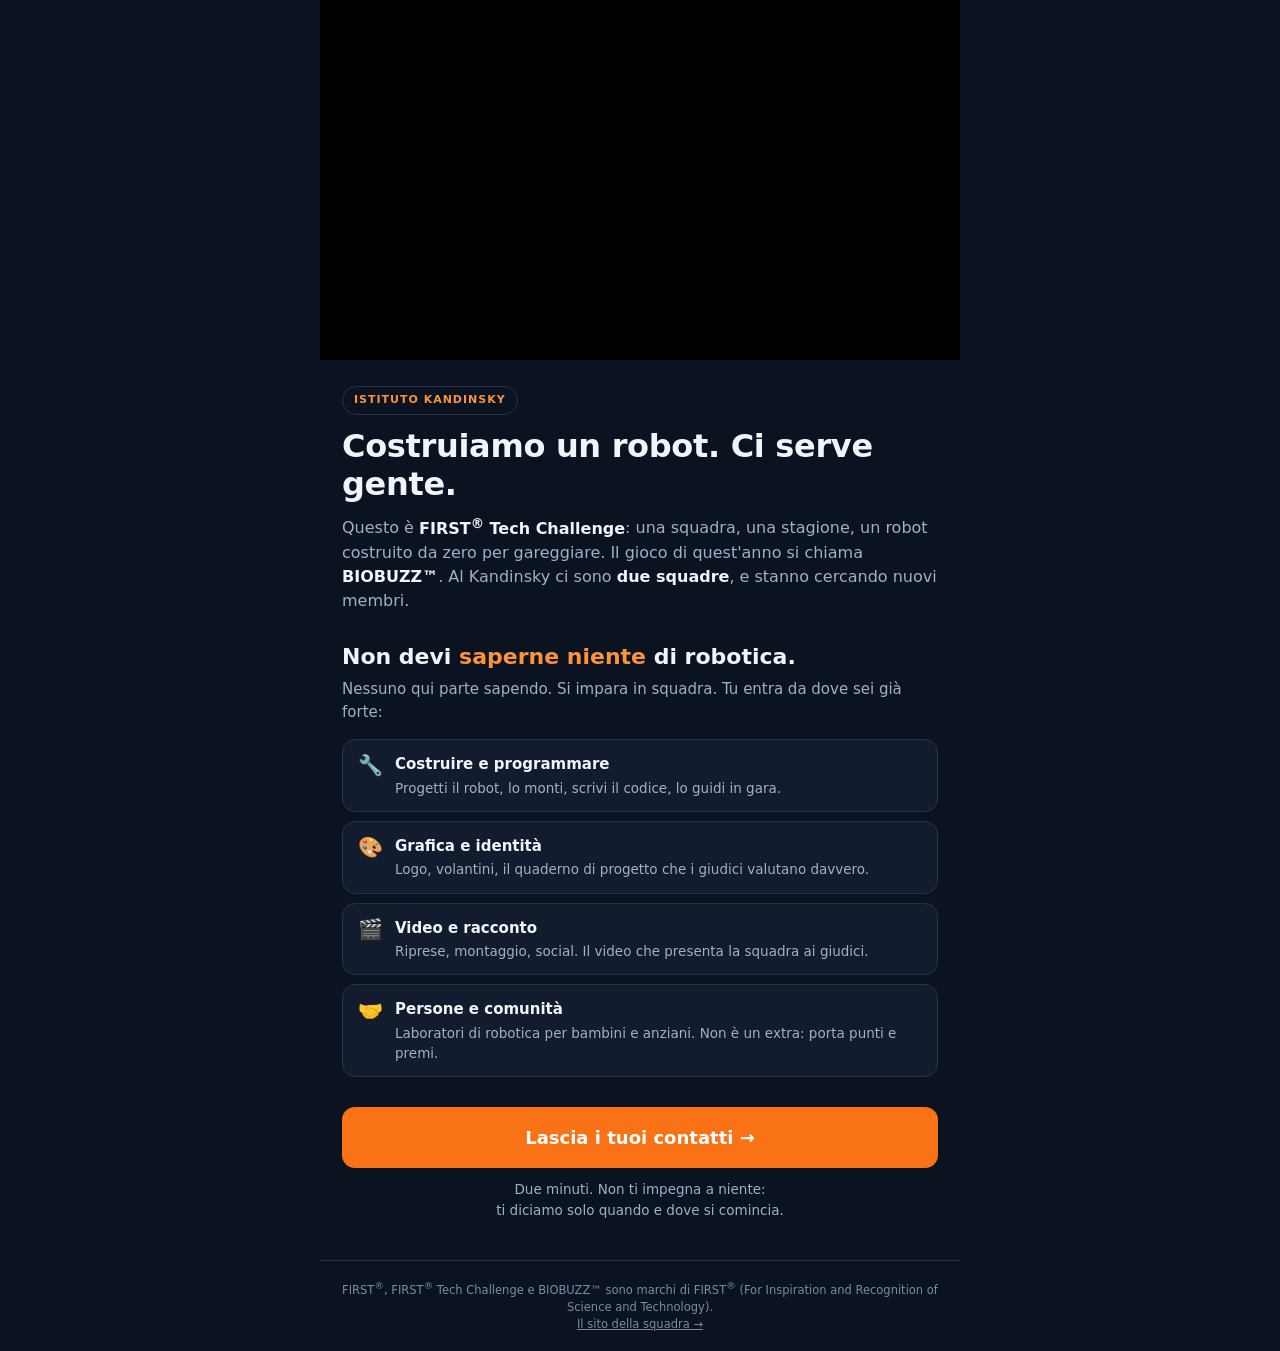
==== entra/index.html @ 630aec3b "Pagina di atterraggio del QR per il volantino di reclutamento Brief: "pagina di atterraggio del QR p" ====
<!doctype html>
<html lang="it">
<head>
<meta charset="utf-8" />
<meta name="viewport" content="width=device-width, initial-scale=1, viewport-fit=cover" />
<title>Entra in squadra — FIRST Tech Challenge @ Kandinsky</title>
<meta name="description" content="Due squadre di robotica all'Istituto Kandinsky. Non serve saperne niente: guarda di cosa si tratta e lascia i tuoi contatti." />
<meta name="robots" content="index,follow" />

<!-- ===================================================================
     PER CAMBIARE IL VIDEO IN FUTURO: modifica SOLO il codice che sta
     subito dopo  /embed/  nella riga <iframe> qui sotto (cercala, e'
     l'unica del file). Il resto della pagina non si tocca.
     Oggi: gO98TkgY0kI  = lancio ufficiale BIOBUZZ 2026-2027.
     Il codice di un video YouTube e' quello che compare nel suo
     indirizzo dopo  watch?v=
     =================================================================== -->

<style>
  :root{
    --ink:#0b1220; --ink-2:#131c2e; --line:#26324a;
    --accent:#f97316; --accent-2:#fb923c;
    --text:#f1f5f9; --muted:#9fb0c9;
  }
  *{box-sizing:border-box;margin:0;padding:0}
  html{-webkit-text-size-adjust:100%}
  body{
    background:var(--ink); color:var(--text);
    font-family:system-ui,-apple-system,"Segoe UI",Roboto,Helvetica,Arial,sans-serif;
    line-height:1.5; padding-bottom:env(safe-area-inset-bottom);
  }
  .wrap{max-width:640px;margin:0 auto}

  /* 1. il video, prima cosa visibile */
  .video{position:relative;width:100%;aspect-ratio:16/9;background:#000}
  .video iframe{position:absolute;inset:0;width:100%;height:100%;border:0;display:block}

  .pad{padding:20px 18px 0}
  .kicker{
    display:inline-block;font-size:11px;font-weight:800;letter-spacing:.09em;
    text-transform:uppercase;color:var(--accent-2);
    border:1px solid var(--line);border-radius:999px;padding:5px 11px;margin-bottom:12px;
  }
  h1{font-size:26px;line-height:1.2;font-weight:800;letter-spacing:-.01em}
  .lede{margin-top:10px;color:var(--muted);font-size:16px}
  .lede strong{color:var(--text);font-weight:700}

  h2{margin-top:30px;font-size:19px;font-weight:800;line-height:1.25}
  h2 .hl{color:var(--accent-2)}
  .sub{margin-top:8px;color:var(--muted);font-size:15px}

  ul{list-style:none;margin-top:16px;display:grid;gap:9px}
  li{
    background:var(--ink-2);border:1px solid var(--line);border-radius:13px;
    padding:13px 15px;display:flex;gap:12px;align-items:flex-start;
  }
  li .ico{font-size:20px;line-height:1.25;flex:none}
  li b{display:block;font-size:15px;font-weight:700}
  li span.d{display:block;margin-top:2px;color:var(--muted);font-size:13.5px}

  /* 3. una sola azione */
  .cta-zone{margin-top:30px;padding:0 18px 34px}
  .cta{
    display:block;background:var(--accent);color:#fff;text-decoration:none;
    text-align:center;font-size:18px;font-weight:800;
    padding:17px 20px;border-radius:13px;
  }
  .cta:active{background:var(--accent-2)}
  .cta-note{margin-top:11px;text-align:center;color:var(--muted);font-size:13.5px}

  footer{
    border-top:1px solid var(--line);padding:18px;
    color:#7b8ba5;font-size:11.5px;text-align:center;
  }
  footer a{color:#7b8ba5}

  @media (min-width:620px){
    h1{font-size:32px} h2{font-size:22px} .pad{padding:26px 22px 0}
    .cta-zone{padding:0 22px 40px}
  }
</style>
</head>
<body>
<div class="wrap">

  <!-- 1. IL VIDEO — prima cosa visibile, nessuno scroll -->
  <div class="video">
    <iframe src="https://www.youtube.com/embed/gO98TkgY0kI?autoplay=1&mute=1&playsinline=1&rel=0&modestbranding=1" title="Il gioco della stagione — FIRST Tech Challenge" allow="autoplay; encrypted-media; picture-in-picture" allowfullscreen></iframe>
  </div>

  <!-- 2. una riga che dice cos'e', per chi guarda senza audio -->
  <div class="pad">
    <span class="kicker">Istituto Kandinsky</span>
    <h1>Costruiamo un robot. Ci serve gente.</h1>
    <p class="lede">
      Questo è <strong>FIRST<sup>®</sup> Tech Challenge</strong>: una squadra, una stagione, un robot
      costruito da zero per gareggiare. Il gioco di quest'anno si chiama <strong>BIOBUZZ&trade;</strong>.
      Al Kandinsky ci sono <strong>due squadre</strong>, e stanno cercando nuovi membri.
    </p>

    <h2>Non devi <span class="hl">saperne niente</span> di robotica.</h2>
    <p class="sub">Nessuno qui parte sapendo. Si impara in squadra. Tu entra da dove sei già forte:</p>

    <ul>
      <li>
        <span class="ico">🔧</span>
        <span><b>Costruire e programmare</b>
        <span class="d">Progetti il robot, lo monti, scrivi il codice, lo guidi in gara.</span></span>
      </li>
      <li>
        <span class="ico">🎨</span>
        <span><b>Grafica e identità</b>
        <span class="d">Logo, volantini, il quaderno di progetto che i giudici valutano davvero.</span></span>
      </li>
      <li>
        <span class="ico">🎬</span>
        <span><b>Video e racconto</b>
        <span class="d">Riprese, montaggio, social. Il video che presenta la squadra ai giudici.</span></span>
      </li>
      <li>
        <span class="ico">🤝</span>
        <span><b>Persone e comunità</b>
        <span class="d">Laboratori di robotica per bambini e anziani. Non è un extra: porta punti e premi.</span></span>
      </li>
    </ul>
  </div>

  <!-- 3. una sola azione -->
  <div class="cta-zone">
    <a class="cta" href="https://docs.google.com/forms/d/e/1FAIpQLSfVXMfX9aS1WCujmCmwoeu_yAfy88SnSEBbqHY2jG5tylxX4A/viewform" target="_blank" rel="noopener">Lascia i tuoi contatti →</a>
    <p class="cta-note">Due minuti. Non ti impegna a niente:<br/>ti diciamo solo quando e dove si comincia.</p>
  </div>

  <footer>
    FIRST<sup>®</sup>, FIRST<sup>®</sup> Tech Challenge e BIOBUZZ&trade; sono marchi di
    FIRST<sup>®</sup> (For Inspiration and Recognition of Science and Technology).<br/>
    <a href="../index.html">Il sito della squadra →</a>
  </footer>

</div>
</body>
</html>
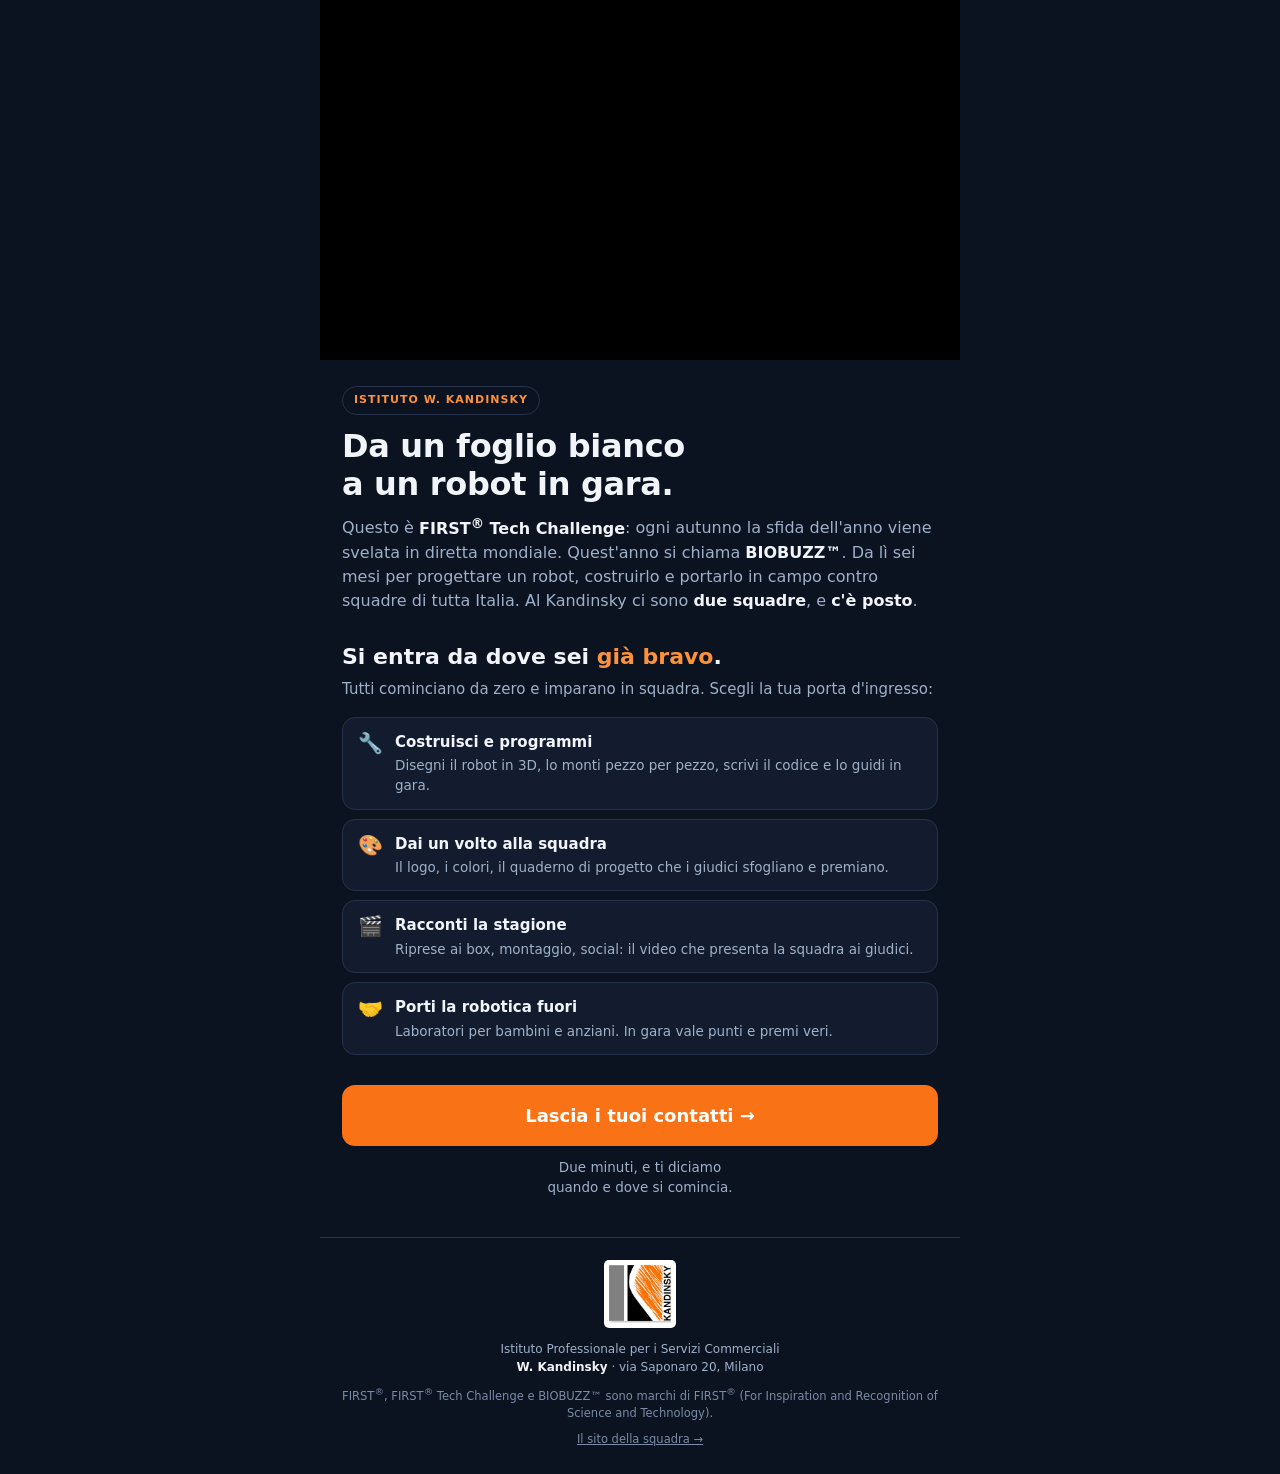
==== commit f6f9241a: "Pagina /entra/ allineata al volantino Stessi testi del volantino, cosi' chi inquadra il QR ritrova q" ====
--- a/entra/index.html
+++ b/entra/index.html
@@ -4,7 +4,7 @@
 <meta charset="utf-8" />
 <meta name="viewport" content="width=device-width, initial-scale=1, viewport-fit=cover" />
 <title>Entra in squadra — FIRST Tech Challenge @ Kandinsky</title>
-<meta name="description" content="Due squadre di robotica all'Istituto Kandinsky. Non serve saperne niente: guarda di cosa si tratta e lascia i tuoi contatti." />
+<meta name="description" content="Due squadre di robotica all'Istituto W. Kandinsky. Da un foglio bianco a un robot in gara: guarda cos'è e lascia i tuoi contatti." />
 <meta name="robots" content="index,follow" />
 
 <!-- ===================================================================
@@ -69,10 +69,18 @@
   .cta-note{margin-top:11px;text-align:center;color:var(--muted);font-size:13.5px}
 
   footer{
-    border-top:1px solid var(--line);padding:18px;
+    border-top:1px solid var(--line);padding:22px 18px 26px;
     color:#7b8ba5;font-size:11.5px;text-align:center;
   }
   footer a{color:#7b8ba5}
+  footer img{
+    width:72px;height:auto;display:block;margin:0 auto 12px;
+    background:#fff;padding:5px;border-radius:5px;
+  }
+  footer p{margin-bottom:9px}
+  footer p:last-child{margin-bottom:0}
+  footer .scuola{color:#9fb0c9;font-size:12px}
+  footer .scuola b{color:var(--text)}
 
   @media (min-width:620px){
     h1{font-size:32px} h2{font-size:22px} .pad{padding:26px 22px 0}
@@ -90,37 +98,38 @@
 
   <!-- 2. una riga che dice cos'e', per chi guarda senza audio -->
   <div class="pad">
-    <span class="kicker">Istituto Kandinsky</span>
-    <h1>Costruiamo un robot. Ci serve gente.</h1>
+    <span class="kicker">Istituto W. Kandinsky</span>
+    <h1>Da un foglio bianco<br/>a un robot in gara.</h1>
     <p class="lede">
-      Questo è <strong>FIRST<sup>®</sup> Tech Challenge</strong>: una squadra, una stagione, un robot
-      costruito da zero per gareggiare. Il gioco di quest'anno si chiama <strong>BIOBUZZ&trade;</strong>.
-      Al Kandinsky ci sono <strong>due squadre</strong>, e stanno cercando nuovi membri.
+      Questo è <strong>FIRST<sup>®</sup> Tech Challenge</strong>: ogni autunno la sfida dell'anno viene
+      svelata in diretta mondiale. Quest'anno si chiama <strong>BIOBUZZ&trade;</strong>. Da lì sei mesi
+      per progettare un robot, costruirlo e portarlo in campo contro squadre di tutta Italia.
+      Al Kandinsky ci sono <strong>due squadre</strong>, e <strong>c'è posto</strong>.
     </p>
 
-    <h2>Non devi <span class="hl">saperne niente</span> di robotica.</h2>
-    <p class="sub">Nessuno qui parte sapendo. Si impara in squadra. Tu entra da dove sei già forte:</p>
+    <h2>Si entra da dove sei <span class="hl">già bravo</span>.</h2>
+    <p class="sub">Tutti cominciano da zero e imparano in squadra. Scegli la tua porta d'ingresso:</p>
 
     <ul>
       <li>
         <span class="ico">🔧</span>
-        <span><b>Costruire e programmare</b>
-        <span class="d">Progetti il robot, lo monti, scrivi il codice, lo guidi in gara.</span></span>
+        <span><b>Costruisci e programmi</b>
+        <span class="d">Disegni il robot in 3D, lo monti pezzo per pezzo, scrivi il codice e lo guidi in gara.</span></span>
       </li>
       <li>
         <span class="ico">🎨</span>
-        <span><b>Grafica e identità</b>
-        <span class="d">Logo, volantini, il quaderno di progetto che i giudici valutano davvero.</span></span>
+        <span><b>Dai un volto alla squadra</b>
+        <span class="d">Il logo, i colori, il quaderno di progetto che i giudici sfogliano e premiano.</span></span>
       </li>
       <li>
         <span class="ico">🎬</span>
-        <span><b>Video e racconto</b>
-        <span class="d">Riprese, montaggio, social. Il video che presenta la squadra ai giudici.</span></span>
+        <span><b>Racconti la stagione</b>
+        <span class="d">Riprese ai box, montaggio, social: il video che presenta la squadra ai giudici.</span></span>
       </li>
       <li>
         <span class="ico">🤝</span>
-        <span><b>Persone e comunità</b>
-        <span class="d">Laboratori di robotica per bambini e anziani. Non è un extra: porta punti e premi.</span></span>
+        <span><b>Porti la robotica fuori</b>
+        <span class="d">Laboratori per bambini e anziani. In gara vale punti e premi veri.</span></span>
       </li>
     </ul>
   </div>
@@ -128,13 +137,15 @@
   <!-- 3. una sola azione -->
   <div class="cta-zone">
     <a class="cta" href="https://docs.google.com/forms/d/e/1FAIpQLSfVXMfX9aS1WCujmCmwoeu_yAfy88SnSEBbqHY2jG5tylxX4A/viewform" target="_blank" rel="noopener">Lascia i tuoi contatti →</a>
-    <p class="cta-note">Due minuti. Non ti impegna a niente:<br/>ti diciamo solo quando e dove si comincia.</p>
+    <p class="cta-note">Due minuti, e ti diciamo<br/>quando e dove si comincia.</p>
   </div>
 
   <footer>
-    FIRST<sup>®</sup>, FIRST<sup>®</sup> Tech Challenge e BIOBUZZ&trade; sono marchi di
-    FIRST<sup>®</sup> (For Inspiration and Recognition of Science and Technology).<br/>
-    <a href="../index.html">Il sito della squadra →</a>
+    <img src="../assets/logo-kandinsky.png" alt="Istituto W. Kandinsky" width="72" height="66" loading="lazy" />
+    <p class="scuola">Istituto Professionale per i Servizi Commerciali<br/><b>W. Kandinsky</b> · via Saponaro 20, Milano</p>
+    <p>FIRST<sup>®</sup>, FIRST<sup>®</sup> Tech Challenge e BIOBUZZ&trade; sono marchi di
+    FIRST<sup>®</sup> (For Inspiration and Recognition of Science and Technology).</p>
+    <p><a href="../index.html">Il sito della squadra →</a></p>
   </footer>
 
 </div>
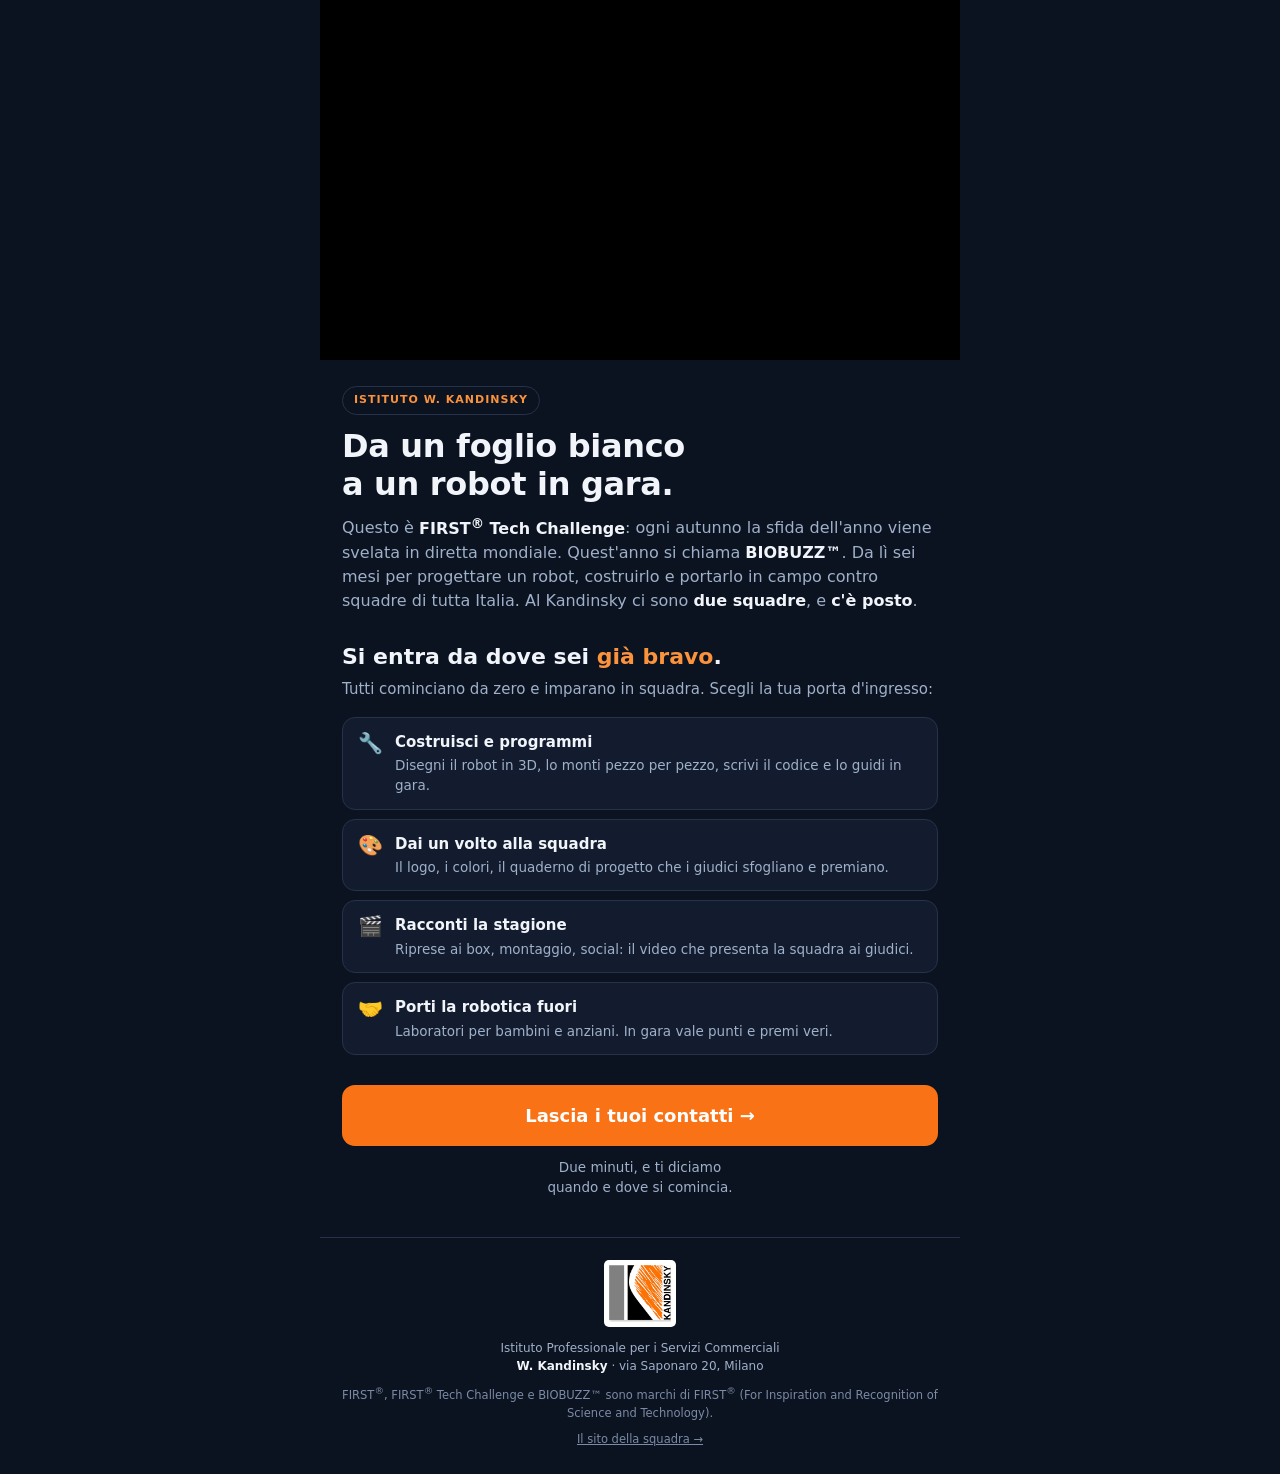
==== commit 8efe6b7d: "Logo dell'istituto: versione web da 10 KB al posto di quella da stampa Il file a piena risoluzione r" ====
--- a/entra/index.html
+++ b/entra/index.html
@@ -141,7 +141,7 @@
   </div>
 
   <footer>
-    <img src="../assets/logo-kandinsky.png" alt="Istituto W. Kandinsky" width="72" height="66" loading="lazy" />
+    <img src="../assets/logo-kandinsky-web.png" alt="Istituto W. Kandinsky" width="72" height="66" loading="lazy" />
     <p class="scuola">Istituto Professionale per i Servizi Commerciali<br/><b>W. Kandinsky</b> · via Saponaro 20, Milano</p>
     <p>FIRST<sup>®</sup>, FIRST<sup>®</sup> Tech Challenge e BIOBUZZ&trade; sono marchi di
     FIRST<sup>®</sup> (For Inspiration and Recognition of Science and Technology).</p>
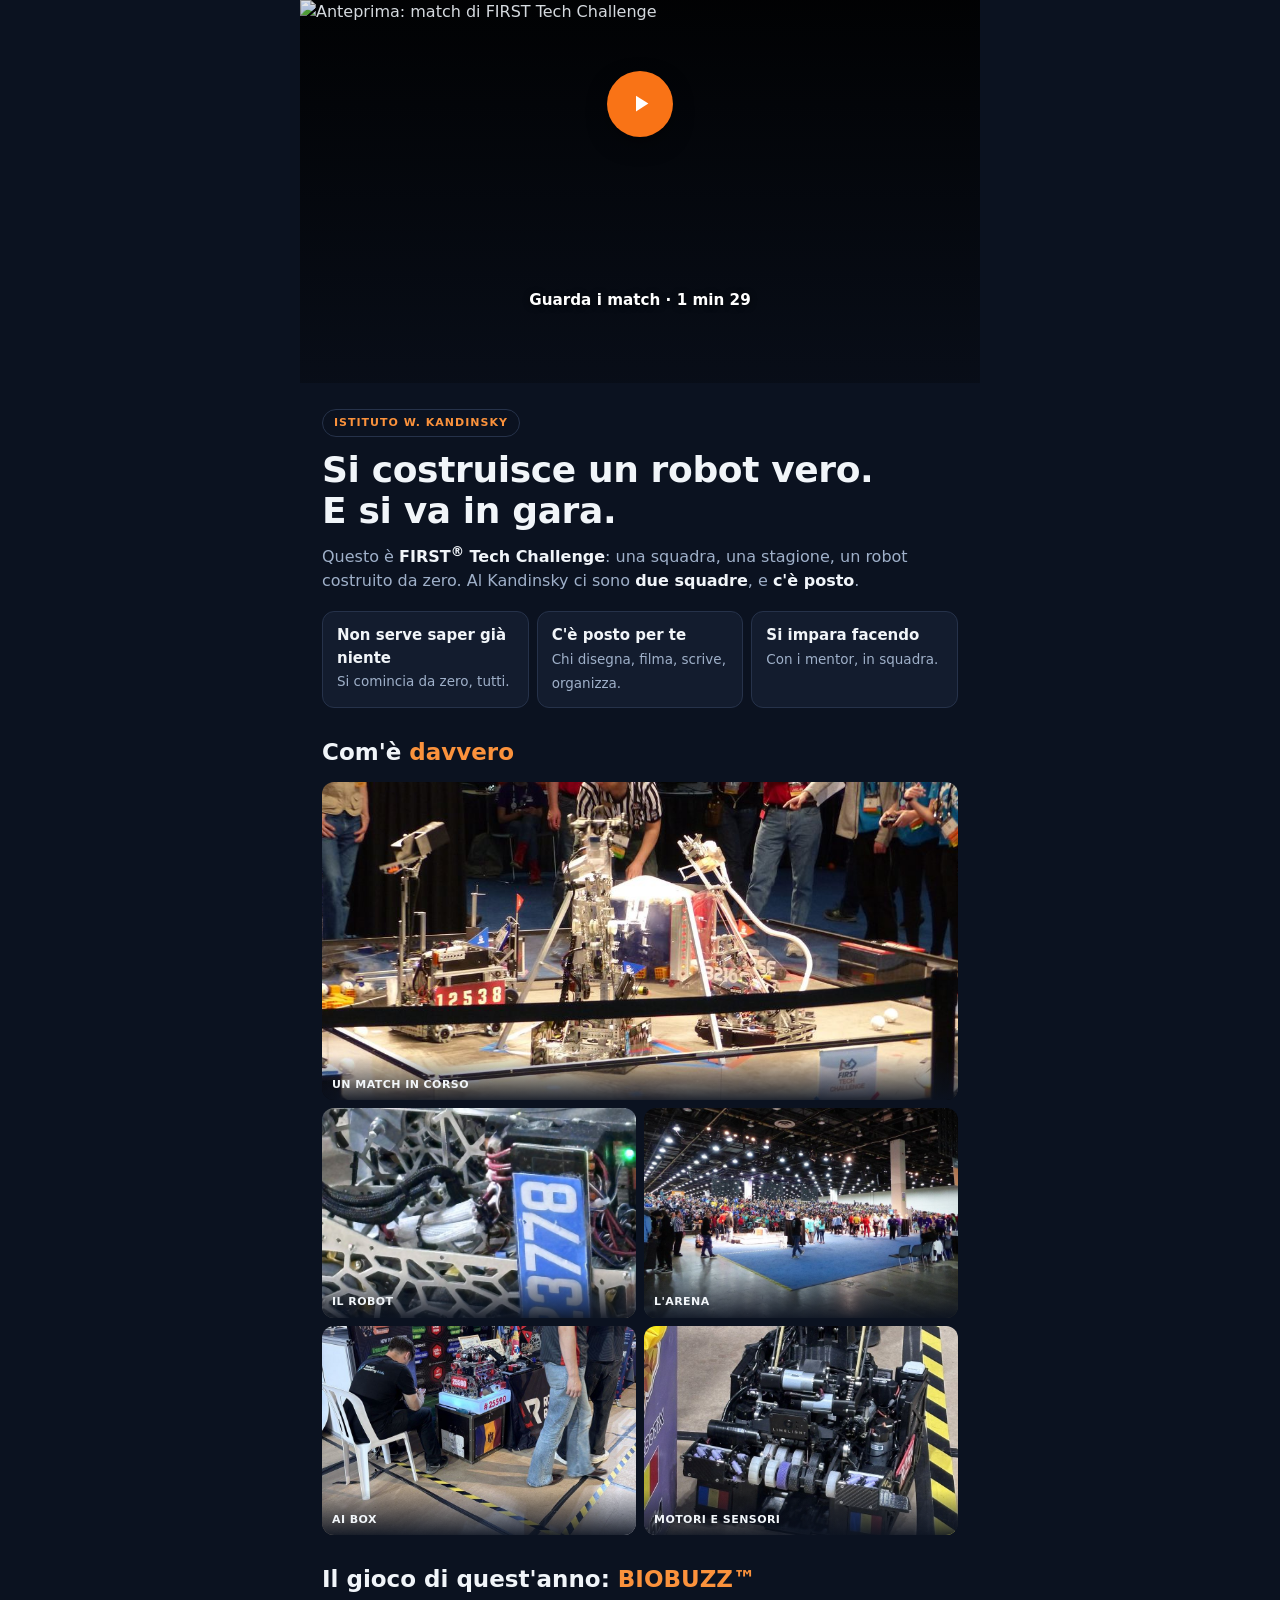
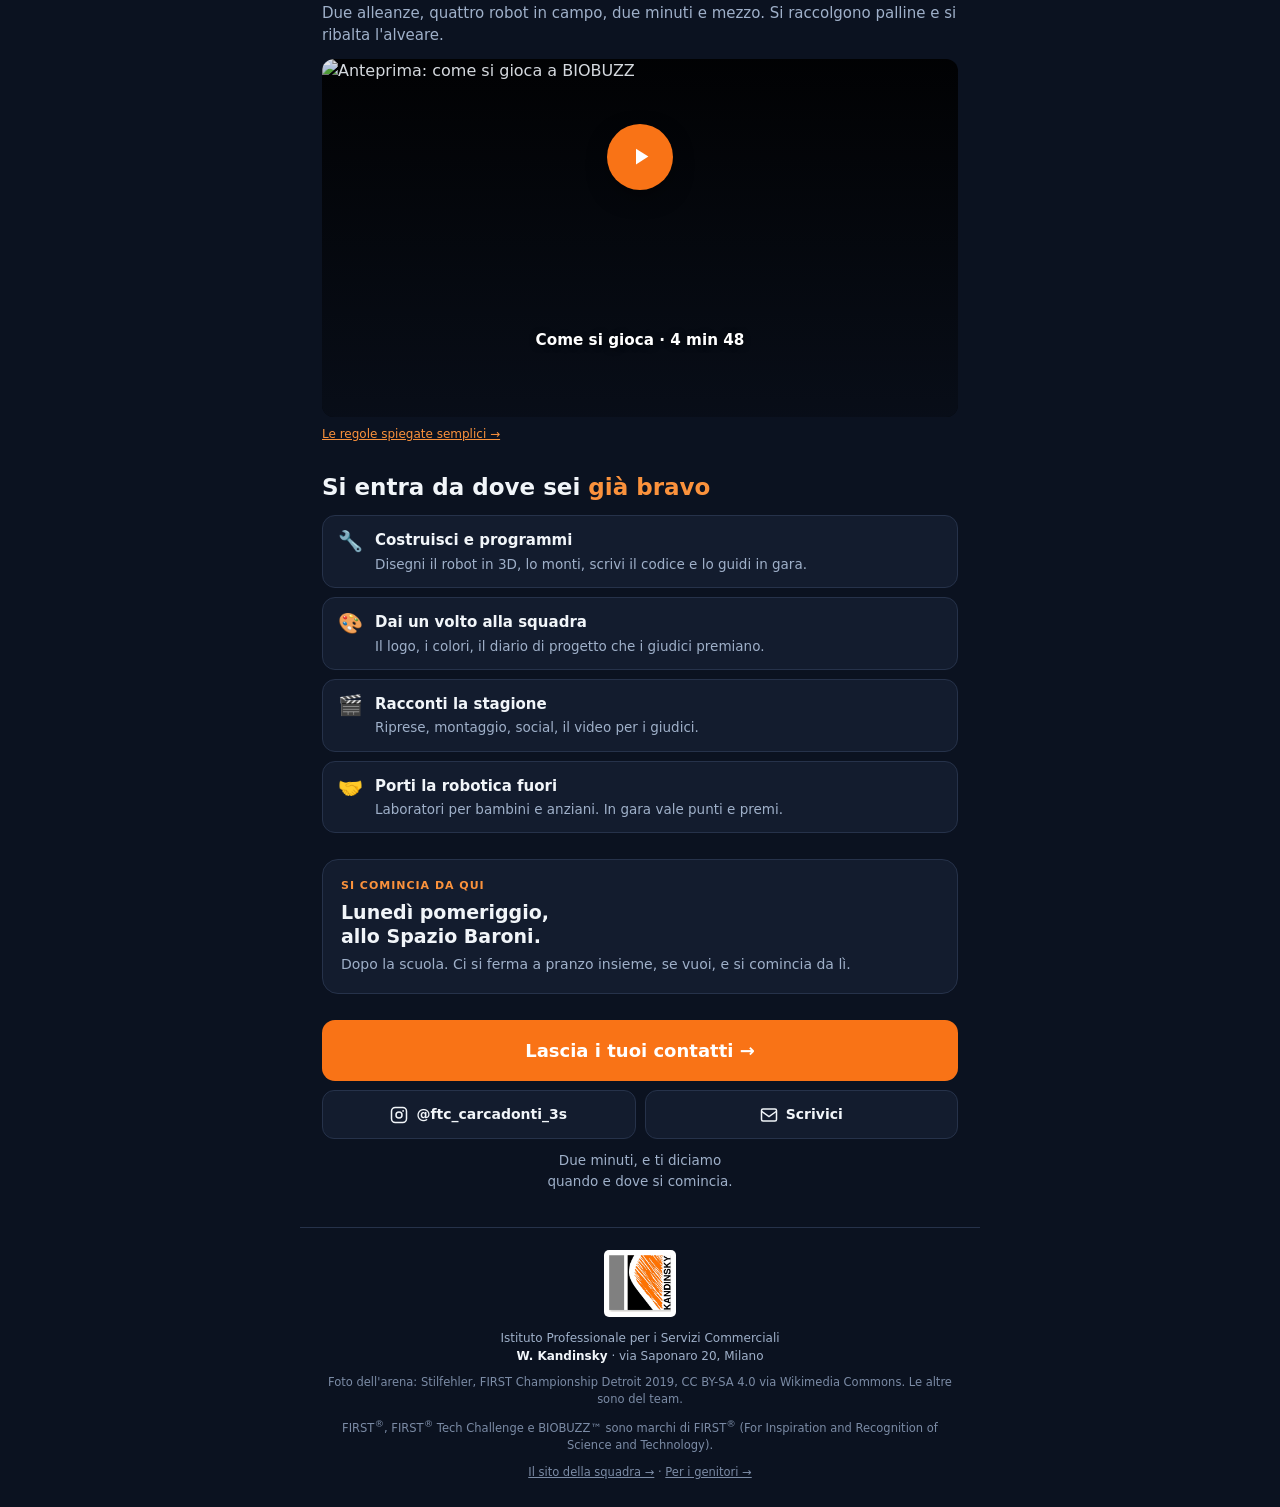
==== commit 7a604a97: "Sito riorientato sugli studenti: video, foto, Instagram, contatti Il QR del volantino e' nelle class" ====
--- a/entra/index.html
+++ b/entra/index.html
@@ -4,16 +4,16 @@
 <meta charset="utf-8" />
 <meta name="viewport" content="width=device-width, initial-scale=1, viewport-fit=cover" />
 <title>Entra in squadra — FIRST Tech Challenge @ Kandinsky</title>
-<meta name="description" content="Due squadre di robotica all'Istituto W. Kandinsky. Da un foglio bianco a un robot in gara: guarda cos'è e lascia i tuoi contatti." />
+<meta name="description" content="Due squadre di robotica all'Istituto W. Kandinsky. Si costruisce un robot vero e si va in gara. Guarda com'è e lascia i tuoi contatti." />
 <meta name="robots" content="index,follow" />
 
 <!-- ===================================================================
-     PER CAMBIARE IL VIDEO IN FUTURO: modifica SOLO il codice che sta
-     subito dopo  /embed/  nella riga <iframe> qui sotto (cercala, e'
-     l'unica del file). Il resto della pagina non si tocca.
-     Oggi: gO98TkgY0kI  = lancio ufficiale BIOBUZZ 2026-2027.
+     PER CAMBIARE UN VIDEO: modifica solo il codice dentro data-yt="..."
+     e l'indirizzo dell'immagine di anteprima (i.ytimg.com/vi/CODICE/...).
      Il codice di un video YouTube e' quello che compare nel suo
      indirizzo dopo  watch?v=
+     Oggi:  nYApmben7e4 = match veri (1 min 29)
+            sUH3z5a5S9I = come si gioca a BIOBUZZ (4 min 48)
      =================================================================== -->
 
 <style>
@@ -29,125 +29,195 @@
     font-family:system-ui,-apple-system,"Segoe UI",Roboto,Helvetica,Arial,sans-serif;
     line-height:1.5; padding-bottom:env(safe-area-inset-bottom);
   }
-  .wrap{max-width:640px;margin:0 auto}
-
-  /* 1. il video, prima cosa visibile */
-  .video{position:relative;width:100%;aspect-ratio:16/9;background:#000}
-  .video iframe{position:absolute;inset:0;width:100%;height:100%;border:0;display:block}
-
+  .wrap{max-width:680px;margin:0 auto}
   .pad{padding:20px 18px 0}
+
+  /* video: solo anteprima finche' non si tocca */
+  .video-box{position:relative;aspect-ratio:16/9;overflow:hidden;background:#000}
+  .video-box img{width:100%;height:100%;object-fit:cover;display:block}
+  .video-box iframe{position:absolute;inset:0;width:100%;height:100%;border:0}
+  .video-box button{
+    position:absolute;inset:0;width:100%;height:100%;
+    display:grid;place-items:center;gap:10px;
+    background:linear-gradient(to top,rgba(11,18,32,.75),rgba(11,18,32,.1));
+    border:0;cursor:pointer;color:#fff;font:inherit;
+  }
+  .play{width:66px;height:66px;border-radius:999px;background:var(--accent);
+        display:grid;place-items:center;box-shadow:0 8px 24px -6px rgba(0,0,0,.6)}
+  .etichetta{font-weight:700;font-size:.95rem;text-shadow:0 1px 6px rgba(0,0,0,.7)}
+
   .kicker{
     display:inline-block;font-size:11px;font-weight:800;letter-spacing:.09em;
     text-transform:uppercase;color:var(--accent-2);
     border:1px solid var(--line);border-radius:999px;padding:5px 11px;margin-bottom:12px;
   }
-  h1{font-size:26px;line-height:1.2;font-weight:800;letter-spacing:-.01em}
+  h1{font-size:28px;line-height:1.15;font-weight:800;letter-spacing:-.01em}
+  h2{margin-top:30px;font-size:20px;font-weight:800;line-height:1.25}
+  h2 .hl{color:var(--accent-2)}
   .lede{margin-top:10px;color:var(--muted);font-size:16px}
   .lede strong{color:var(--text);font-weight:700}
-
-  h2{margin-top:30px;font-size:19px;font-weight:800;line-height:1.25}
-  h2 .hl{color:var(--accent-2)}
   .sub{margin-top:8px;color:var(--muted);font-size:15px}
-
-  ul{list-style:none;margin-top:16px;display:grid;gap:9px}
-  li{
-    background:var(--ink-2);border:1px solid var(--line);border-radius:13px;
-    padding:13px 15px;display:flex;gap:12px;align-items:flex-start;
-  }
+  .nota{margin-top:8px;color:#7b8ba5;font-size:12px}
+
+  /* tre frasi corte */
+  .claim{display:grid;gap:8px;margin-top:18px}
+  .claim div{background:var(--ink-2);border:1px solid var(--line);border-radius:12px;padding:12px 14px}
+  .claim b{display:block;font-size:15px}
+  .claim span{color:var(--muted);font-size:13.5px}
+
+  /* galleria: per aggiungere una foto copia un <figure> */
+  .galleria{display:grid;grid-template-columns:repeat(2,1fr);gap:8px;margin-top:16px}
+  .galleria figure{margin:0;position:relative;border-radius:12px;overflow:hidden;background:#000}
+  .galleria img{width:100%;aspect-ratio:3/2;object-fit:cover;display:block}
+  .galleria .larga{grid-column:1/-1}
+  .galleria .larga img{aspect-ratio:2/1}
+  .galleria figcaption{
+    position:absolute;left:0;right:0;bottom:0;padding:22px 10px 7px;
+    background:linear-gradient(to top,rgba(11,18,32,.9),transparent);
+    font-size:11px;font-weight:700;letter-spacing:.04em;text-transform:uppercase;
+  }
+
+  ul{list-style:none;margin-top:14px;display:grid;gap:9px}
+  li{background:var(--ink-2);border:1px solid var(--line);border-radius:13px;
+     padding:13px 15px;display:flex;gap:12px;align-items:flex-start}
   li .ico{font-size:20px;line-height:1.25;flex:none}
   li b{display:block;font-size:15px;font-weight:700}
   li span.d{display:block;margin-top:2px;color:var(--muted);font-size:13.5px}
 
-  /* 3. una sola azione */
-  .cta-zone{margin-top:30px;padding:0 18px 34px}
-  .cta{
-    display:block;background:var(--accent);color:#fff;text-decoration:none;
-    text-align:center;font-size:18px;font-weight:800;
-    padding:17px 20px;border-radius:13px;
-  }
+  .quando{margin-top:26px;background:var(--ink-2);border:1px solid var(--line);
+          border-radius:16px;padding:18px}
+  .quando p.q{font-size:11px;font-weight:800;letter-spacing:.09em;text-transform:uppercase;color:var(--accent-2)}
+  .quando p.g{margin-top:6px;font-size:19px;font-weight:800;line-height:1.25}
+  .quando p.d{margin-top:6px;color:var(--muted);font-size:14px}
+
+  .cta-zone{margin-top:26px;padding:0 18px 30px}
+  .cta{display:block;background:var(--accent);color:#fff;text-decoration:none;
+       text-align:center;font-size:18px;font-weight:800;padding:17px 20px;border-radius:13px}
   .cta:active{background:var(--accent-2)}
+  .cta-2{display:flex;gap:9px;margin-top:9px}
+  .cta-2 a{flex:1;display:flex;align-items:center;justify-content:center;gap:8px;
+           background:var(--ink-2);border:1px solid var(--line);color:var(--text);
+           text-decoration:none;font-size:14px;font-weight:700;padding:13px 10px;border-radius:12px}
   .cta-note{margin-top:11px;text-align:center;color:var(--muted);font-size:13.5px}
 
-  footer{
-    border-top:1px solid var(--line);padding:22px 18px 26px;
-    color:#7b8ba5;font-size:11.5px;text-align:center;
-  }
+  footer{border-top:1px solid var(--line);padding:22px 18px 26px;color:#7b8ba5;font-size:11.5px;text-align:center}
   footer a{color:#7b8ba5}
-  footer img{
-    width:72px;height:auto;display:block;margin:0 auto 12px;
-    background:#fff;padding:5px;border-radius:5px;
-  }
+  footer img{width:72px;height:auto;display:block;margin:0 auto 12px;background:#fff;padding:5px;border-radius:5px}
   footer p{margin-bottom:9px}
   footer p:last-child{margin-bottom:0}
   footer .scuola{color:#9fb0c9;font-size:12px}
   footer .scuola b{color:var(--text)}
 
   @media (min-width:620px){
-    h1{font-size:32px} h2{font-size:22px} .pad{padding:26px 22px 0}
-    .cta-zone{padding:0 22px 40px}
+    h1{font-size:36px} h2{font-size:23px} .pad{padding:26px 22px 0}
+    .claim{grid-template-columns:repeat(3,1fr)}
+    .cta-zone{padding:0 22px 36px}
   }
 </style>
 </head>
 <body>
 <div class="wrap">
 
-  <!-- 1. IL VIDEO — prima cosa visibile, nessuno scroll -->
-  <div class="video">
-    <iframe src="https://www.youtube.com/embed/gO98TkgY0kI?autoplay=1&mute=1&playsinline=1&rel=0&modestbranding=1" title="Il gioco della stagione — FIRST Tech Challenge" allow="autoplay; encrypted-media; picture-in-picture" allowfullscreen></iframe>
+  <!-- 1. I MATCH, SUBITO -->
+  <div class="video-box" data-yt="nYApmben7e4" data-titolo="FIRST Tech Challenge Highlights">
+    <img src="https://i.ytimg.com/vi/nYApmben7e4/hqdefault.jpg" alt="Anteprima: match di FIRST Tech Challenge" width="480" height="360">
+    <button type="button" aria-label="Guarda i match">
+      <span class="play"><svg width="27" height="27" viewBox="0 0 24 24" fill="#fff" aria-hidden="true"><path d="M8 5v14l11-7z"/></svg></span>
+      <span class="etichetta">Guarda i match · 1 min 29</span>
+    </button>
   </div>
 
-  <!-- 2. una riga che dice cos'e', per chi guarda senza audio -->
   <div class="pad">
     <span class="kicker">Istituto W. Kandinsky</span>
-    <h1>Da un foglio bianco<br/>a un robot in gara.</h1>
+    <h1>Si costruisce un robot vero.<br/>E si va in gara.</h1>
     <p class="lede">
-      Questo è <strong>FIRST<sup>®</sup> Tech Challenge</strong>: ogni autunno la sfida dell'anno viene
-      svelata in diretta mondiale. Quest'anno si chiama <strong>BIOBUZZ&trade;</strong>. Da lì sei mesi
-      per progettare un robot, costruirlo e portarlo in campo contro squadre di tutta Italia.
-      Al Kandinsky ci sono <strong>due squadre</strong>, e <strong>c'è posto</strong>.
+      Questo è <strong>FIRST<sup>®</sup> Tech Challenge</strong>: una squadra, una stagione, un robot
+      costruito da zero. Al Kandinsky ci sono <strong>due squadre</strong>, e <strong>c'è posto</strong>.
     </p>
 
-    <h2>Si entra da dove sei <span class="hl">già bravo</span>.</h2>
-    <p class="sub">Tutti cominciano da zero e imparano in squadra. Scegli la tua porta d'ingresso:</p>
-
+    <div class="claim">
+      <div><b>Non serve saper già niente</b><span>Si comincia da zero, tutti.</span></div>
+      <div><b>C'è posto per te</b><span>Chi disegna, filma, scrive, organizza.</span></div>
+      <div><b>Si impara facendo</b><span>Con i mentor, in squadra.</span></div>
+    </div>
+
+    <!-- GALLERIA — per aggiungere una foto: copia un <figure> e cambia src e didascalia.
+         Le immagini stanno in ../assets/foto/web/ -->
+    <h2>Com'è <span class="hl">davvero</span></h2>
+    <div class="galleria">
+      <figure class="larga">
+        <img src="../assets/foto/web/arena-match.jpg" alt="Due robot in campo durante un match" loading="lazy">
+        <figcaption>Un match in corso</figcaption>
+      </figure>
+      <figure>
+        <img src="../assets/foto/web/apertura-robot.jpg" alt="Robot da gara visto da vicino" loading="lazy">
+        <figcaption>Il robot</figcaption>
+      </figure>
+      <figure>
+        <img src="../assets/foto/web/arena-pubblico.jpg" alt="Il palazzetto nel giorno di gara" loading="lazy">
+        <figcaption>L'arena</figcaption>
+      </figure>
+      <figure>
+        <img src="../assets/foto/web/box-squadra.jpg" alt="Area box di una squadra" loading="lazy">
+        <figcaption>Ai box</figcaption>
+      </figure>
+      <figure>
+        <img src="../assets/foto/web/meccanica.jpg" alt="Motori, cinghie e sensori" loading="lazy">
+        <figcaption>Motori e sensori</figcaption>
+      </figure>
+    </div>
+
+    <h2>Il gioco di quest'anno: <span class="hl">BIOBUZZ&trade;</span></h2>
+    <p class="sub">Due alleanze, quattro robot in campo, due minuti e mezzo. Si raccolgono palline e si ribalta l'alveare.</p>
+    <div class="video-box" data-yt="sUH3z5a5S9I" data-titolo="BIOBUZZ Game Animation" style="margin-top:12px;border-radius:12px">
+      <img src="https://i.ytimg.com/vi/sUH3z5a5S9I/hqdefault.jpg" alt="Anteprima: come si gioca a BIOBUZZ" width="480" height="360" loading="lazy">
+      <button type="button" aria-label="Guarda come si gioca">
+        <span class="play"><svg width="27" height="27" viewBox="0 0 24 24" fill="#fff" aria-hidden="true"><path d="M8 5v14l11-7z"/></svg></span>
+        <span class="etichetta">Come si gioca · 4 min 48</span>
+      </button>
+    </div>
+    <p class="nota"><a href="../ftc.html#biobuzz" style="color:var(--accent-2)">Le regole spiegate semplici →</a></p>
+
+    <h2>Si entra da dove sei <span class="hl">già bravo</span></h2>
     <ul>
-      <li>
-        <span class="ico">🔧</span>
-        <span><b>Costruisci e programmi</b>
-        <span class="d">Disegni il robot in 3D, lo monti pezzo per pezzo, scrivi il codice e lo guidi in gara.</span></span>
-      </li>
-      <li>
-        <span class="ico">🎨</span>
-        <span><b>Dai un volto alla squadra</b>
-        <span class="d">Il logo, i colori, il quaderno di progetto che i giudici sfogliano e premiano.</span></span>
-      </li>
-      <li>
-        <span class="ico">🎬</span>
-        <span><b>Racconti la stagione</b>
-        <span class="d">Riprese ai box, montaggio, social: il video che presenta la squadra ai giudici.</span></span>
-      </li>
-      <li>
-        <span class="ico">🤝</span>
-        <span><b>Porti la robotica fuori</b>
-        <span class="d">Laboratori per bambini e anziani. In gara vale punti e premi veri.</span></span>
-      </li>
+      <li><span class="ico">🔧</span><span><b>Costruisci e programmi</b><span class="d">Disegni il robot in 3D, lo monti, scrivi il codice e lo guidi in gara.</span></span></li>
+      <li><span class="ico">🎨</span><span><b>Dai un volto alla squadra</b><span class="d">Il logo, i colori, il diario di progetto che i giudici premiano.</span></span></li>
+      <li><span class="ico">🎬</span><span><b>Racconti la stagione</b><span class="d">Riprese, montaggio, social, il video per i giudici.</span></span></li>
+      <li><span class="ico">🤝</span><span><b>Porti la robotica fuori</b><span class="d">Laboratori per bambini e anziani. In gara vale punti e premi.</span></span></li>
     </ul>
+
+    <div class="quando">
+      <p class="q">Si comincia da qui</p>
+      <p class="g">Lunedì pomeriggio,<br/>allo Spazio Baroni.</p>
+      <p class="d">Dopo la scuola. Ci si ferma a pranzo insieme, se vuoi, e si comincia da lì.</p>
+    </div>
   </div>
 
-  <!-- 3. una sola azione -->
   <div class="cta-zone">
     <a class="cta" href="https://docs.google.com/forms/d/e/1FAIpQLSfVXMfX9aS1WCujmCmwoeu_yAfy88SnSEBbqHY2jG5tylxX4A/viewform" target="_blank" rel="noopener">Lascia i tuoi contatti →</a>
+    <div class="cta-2">
+      <a href="https://www.instagram.com/ftc_carcadonti_3s/" target="_blank" rel="noopener">
+        <svg width="18" height="18" viewBox="0 0 24 24" fill="none" stroke="currentColor" stroke-width="2" aria-hidden="true"><rect x="2" y="2" width="20" height="20" rx="5"/><circle cx="12" cy="12" r="4"/><circle cx="17.5" cy="6.5" r="1.2" fill="currentColor" stroke="none"/></svg>
+        @ftc_carcadonti_3s
+      </a>
+      <a href="mailto:nives.vasta@iskandinsky.it">
+        <svg width="18" height="18" viewBox="0 0 24 24" fill="none" stroke="currentColor" stroke-width="2" aria-hidden="true"><rect x="2" y="4" width="20" height="16" rx="2"/><path d="m2 7 10 7 10-7"/></svg>
+        Scrivici
+      </a>
+    </div>
     <p class="cta-note">Due minuti, e ti diciamo<br/>quando e dove si comincia.</p>
   </div>
 
   <footer>
     <img src="../assets/logo-kandinsky-web.png" alt="Istituto W. Kandinsky" width="72" height="66" loading="lazy" />
     <p class="scuola">Istituto Professionale per i Servizi Commerciali<br/><b>W. Kandinsky</b> · via Saponaro 20, Milano</p>
+    <p>Foto dell'arena: Stilfehler, FIRST Championship Detroit 2019, CC BY-SA 4.0 via Wikimedia Commons. Le altre sono del team.</p>
     <p>FIRST<sup>®</sup>, FIRST<sup>®</sup> Tech Challenge e BIOBUZZ&trade; sono marchi di
     FIRST<sup>®</sup> (For Inspiration and Recognition of Science and Technology).</p>
-    <p><a href="../index.html">Il sito della squadra →</a></p>
+    <p><a href="../index.html">Il sito della squadra →</a> · <a href="../parents.html">Per i genitori →</a></p>
   </footer>
 
 </div>
+<script src="../assets/video.js"></script>
 </body>
 </html>
